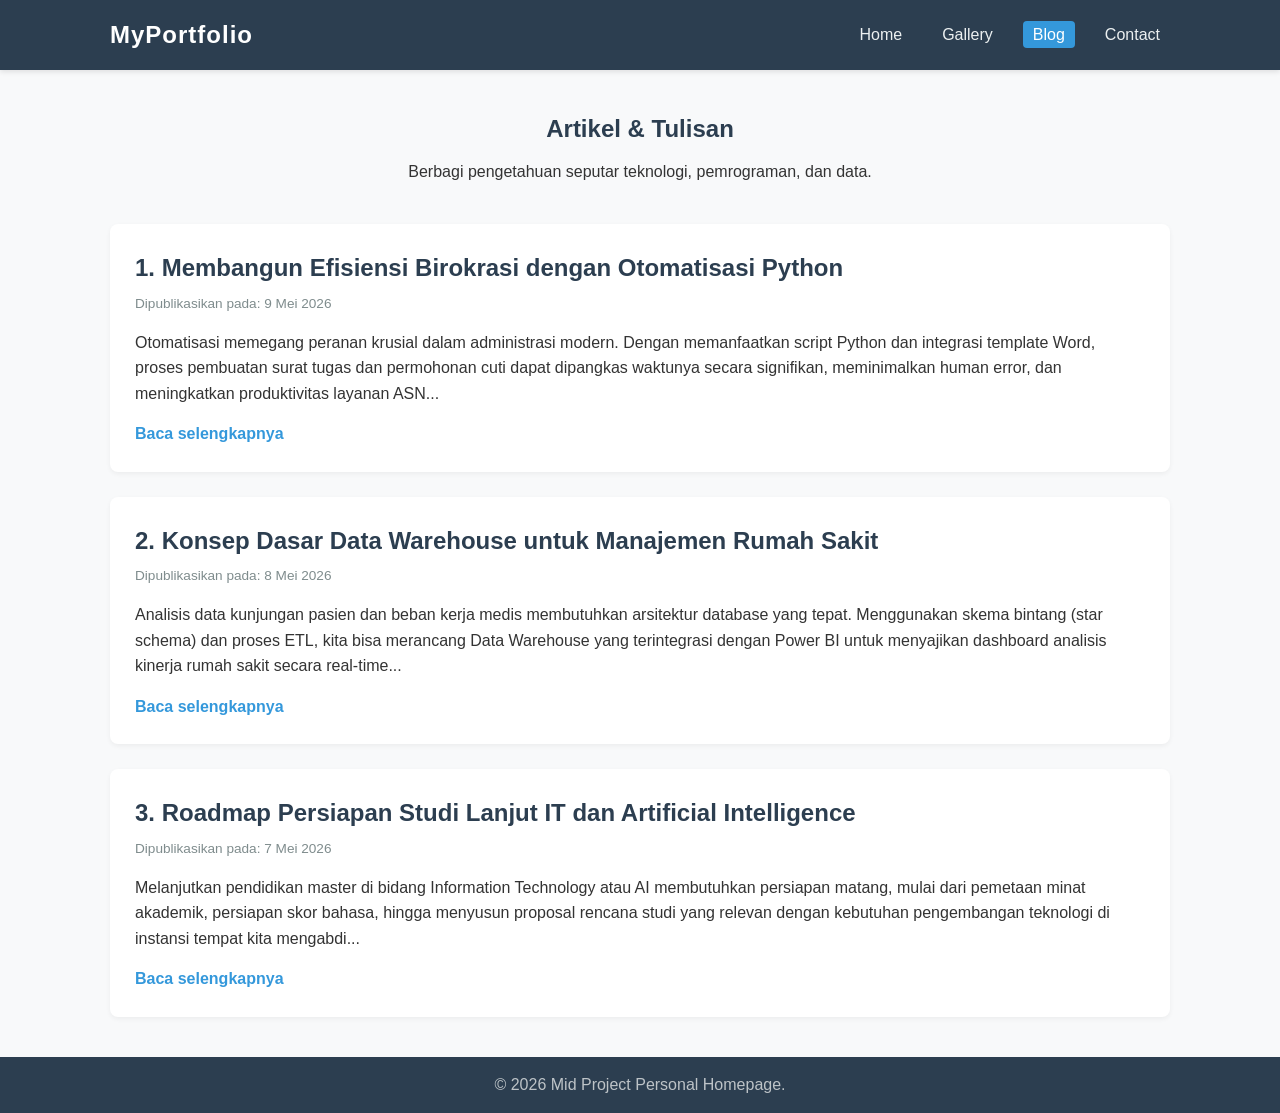
==== blog.html @ 3d1a8696 "Upload file web project" ====
<!DOCTYPE html>
<html lang="id">
<head>
    <meta charset="UTF-8">
    <meta name="viewport" content="width=device-width, initial-scale=1.0">
    <title>Blog | Web Portofolio</title>
    <link rel="stylesheet" href="style.css">
</head>
<body>
    <header>
        <nav>
            <div class="logo">MyPortfolio</div>
            <ul class="nav-links">
                <li><a href="index.html">Home</a></li>
                <li><a href="gallery.html">Gallery</a></li>
                <li><a href="blog.html" class="active">Blog</a></li>
                <li><a href="contact.html">Contact</a></li>
            </ul>
        </nav>
    </header>

    <main class="blog-container">
        <section class="page-header">
            <h1>Artikel & Tulisan</h1>
            <p>Berbagi pengetahuan seputar teknologi, pemrograman, dan data.</p>
        </section>

        <div class="blog-list">
            <!-- Artikel 1 -->
            <article class="blog-post">
                <h2>1. Membangun Efisiensi Birokrasi dengan Otomatisasi Python</h2>
                <p class="post-meta">Dipublikasikan pada: 9 Mei 2026</p>
                <p>Otomatisasi memegang peranan krusial dalam administrasi modern. Dengan memanfaatkan script Python dan integrasi template Word, proses pembuatan surat tugas dan permohonan cuti dapat dipangkas waktunya secara signifikan, meminimalkan human error, dan meningkatkan produktivitas layanan ASN...</p>
                <a href="#" class="read-more">Baca selengkapnya</a>
            </article>

            <!-- Artikel 2 -->
            <article class="blog-post">
                <h2>2. Konsep Dasar Data Warehouse untuk Manajemen Rumah Sakit</h2>
                <p class="post-meta">Dipublikasikan pada: 8 Mei 2026</p>
                <p>Analisis data kunjungan pasien dan beban kerja medis membutuhkan arsitektur database yang tepat. Menggunakan skema bintang (star schema) dan proses ETL, kita bisa merancang Data Warehouse yang terintegrasi dengan Power BI untuk menyajikan dashboard analisis kinerja rumah sakit secara real-time...</p>
                <a href="#" class="read-more">Baca selengkapnya</a>
            </article>

            <!-- Artikel 3 -->
            <article class="blog-post">
                <h2>3. Roadmap Persiapan Studi Lanjut IT dan Artificial Intelligence</h2>
                <p class="post-meta">Dipublikasikan pada: 7 Mei 2026</p>
                <p>Melanjutkan pendidikan master di bidang Information Technology atau AI membutuhkan persiapan matang, mulai dari pemetaan minat akademik, persiapan skor bahasa, hingga menyusun proposal rencana studi yang relevan dengan kebutuhan pengembangan teknologi di instansi tempat kita mengabdi...</p>
                <a href="#" class="read-more">Baca selengkapnya</a>
            </article>
        </div>
    </main>

    <footer>
        <p>&copy; 2026 Mid Project Personal Homepage.</p>
    </footer>

    <script src="script.js"></script>
</body>
</html>
---- style.css ----
/* ==========================================================
   1. GLOBAL RESET & TYPOGRAPHY
   ========================================================== */
* {
    margin: 0;
    padding: 0;
    box-sizing: border-box;
    font-family: 'Segoe UI', Tahoma, Geneva, Verdana, sans-serif;
}

body {
    background-color: #f8f9fa;
    color: #333;
    line-height: 1.6;
    display: flex;
    flex-direction: column;
    min-height: 100vh; /* Memastikan footer selalu di bawah */
}

a {
    text-decoration: none;
    color: inherit;
}

/* ==========================================================
   2. HEADER & NAVIGATION
   ========================================================== */
header {
    background-color: #2c3e50;
    color: #fff;
    padding: 1rem 0;
    box-shadow: 0 2px 5px rgba(0,0,0,0.1);
}

nav {
    display: flex;
    justify-content: space-between;
    align-items: center;
    max-width: 1100px;
    margin: 0 auto;
    padding: 0 20px;
}

.logo {
    font-size: 1.5rem;
    font-weight: bold;
    letter-spacing: 1px;
}

.nav-links {
    list-style: none;
    display: flex;
    gap: 20px;
}

.nav-links a {
    color: #ecf0f1;
    font-weight: 500;
    padding: 5px 10px;
    border-radius: 4px;
    transition: background 0.3s;
}

.nav-links a:hover, 
.nav-links a.active {
    background-color: #3498db;
    color: #fff;
}

/* ==========================================================
   3. GENERAL LAYOUT & REUSABLE CLASSES
   ========================================================== */
main {
    flex: 1; /* Mendorong footer ke bawah */
    max-width: 1100px;
    margin: 40px auto;
    padding: 0 20px;
    width: 100%;
}

.page-header {
    text-align: center;
    margin-bottom: 40px;
}

.page-header h1 {
    color: #2c3e50;
    margin-bottom: 10px;
}

/* ==========================================================
   4. HOME PAGE (HERO SECTION)
   ========================================================== */
.hero {
    text-align: center;
    background-color: #fff;
    padding: 60px 40px;
    border-radius: 8px;
    box-shadow: 0 4px 6px rgba(0,0,0,0.05);
    margin-top: 50px;
}

.hero h1 {
    font-size: 2.5rem;
    color: #2c3e50;
    margin-bottom: 10px;
}

.hero h2 {
    font-size: 1.2rem;
    color: #7f8c8d;
    margin-bottom: 20px;
    font-weight: 400;
}

.hero p {
    max-width: 700px;
    margin: 0 auto 30px auto;
    color: #555;
}

.btn-primary {
    display: inline-block;
    background-color: #3498db;
    color: #fff;
    padding: 12px 24px;
    border-radius: 5px;
    font-weight: bold;
    transition: background 0.3s;
}

.btn-primary:hover {
    background-color: #2980b9;
}

/* ==========================================================
   5. GALLERY PAGE
   ========================================================== */
.image-grid {
    display: grid;
    /* CSS Grid pintar: Otomatis menyesuaikan jumlah kolom berdasarkan ukuran layar */
    grid-template-columns: repeat(auto-fit, minmax(250px, 1fr));
    gap: 20px;
}

.gallery-item {
    background: #fff;
    padding: 10px;
    border-radius: 8px;
    box-shadow: 0 2px 5px rgba(0,0,0,0.1);
    text-align: center;
    transition: transform 0.3s;
}

.gallery-item:hover {
    transform: translateY(-5px);
}

.gallery-item img {
    width: 100%;
    height: 200px;
    object-fit: cover;
    border-radius: 4px;
    margin-bottom: 10px;
    background-color: #e0e0e0; /* Warna cadangan jika gambar belum ada */
}

/* ==========================================================
   6. BLOG PAGE
   ========================================================== */
.blog-list {
    display: flex;
    flex-direction: column;
    gap: 25px;
}

.blog-post {
    background: #fff;
    padding: 25px;
    border-radius: 8px;
    box-shadow: 0 2px 5px rgba(0,0,0,0.05);
}

.blog-post h2 {
    color: #2c3e50;
    margin-bottom: 5px;
}

.post-meta {
    font-size: 0.85rem;
    color: #7f8c8d;
    margin-bottom: 15px;
}

.read-more {
    display: inline-block;
    margin-top: 15px;
    color: #3498db;
    font-weight: bold;
}

.read-more:hover {
    text-decoration: underline;
}

/* ==========================================================
   7. CONTACT PAGE
   ========================================================== */
.contact-wrapper {
    display: flex;
    gap: 40px;
    background: #fff;
    padding: 30px;
    border-radius: 8px;
    box-shadow: 0 2px 5px rgba(0,0,0,0.05);
}

.student-info {
    flex: 1;
    background-color: #ecf0f1;
    padding: 20px;
    border-radius: 8px;
}

.student-info h3, .contact-form-section h3 {
    color: #2c3e50;
    margin-bottom: 15px;
}

.student-info ul {
    list-style: none;
}

.student-info li {
    margin-bottom: 10px;
    border-bottom: 1px solid #bdc3c7;
    padding-bottom: 5px;
}

.contact-form-section {
    flex: 2;
}

.form-group {
    margin-bottom: 15px;
}

.form-group label {
    display: block;
    margin-bottom: 5px;
    font-weight: 500;
}

.form-group input, 
.form-group textarea {
    width: 100%;
    padding: 10px;
    border: 1px solid #ccc;
    border-radius: 4px;
    font-family: inherit;
}

.btn-submit {
    background-color: #2ecc71;
    color: white;
    border: none;
    padding: 12px 20px;
    border-radius: 4px;
    cursor: pointer;
    font-size: 1rem;
    font-weight: bold;
    transition: background 0.3s;
}

.btn-submit:hover {
    background-color: #27ae60;
}

/* ==========================================================
   8. FOOTER
   ========================================================== */
footer {
    background-color: #2c3e50;
    color: #bdc3c7;
    text-align: center;
    padding: 15px 0;
    margin-top: auto;
}

/* ==========================================================
   9. RESPONSIVE DESIGN (MOBILE)
   ========================================================== */
@media screen and (max-width: 768px) {
    nav {
        flex-direction: column;
        gap: 15px;
    }
    
    .contact-wrapper {
        flex-direction: column; /* Mengubah form dan data diri menjadi atas-bawah di HP */
    }
    
    .hero {
        padding: 40px 20px;
    }
}
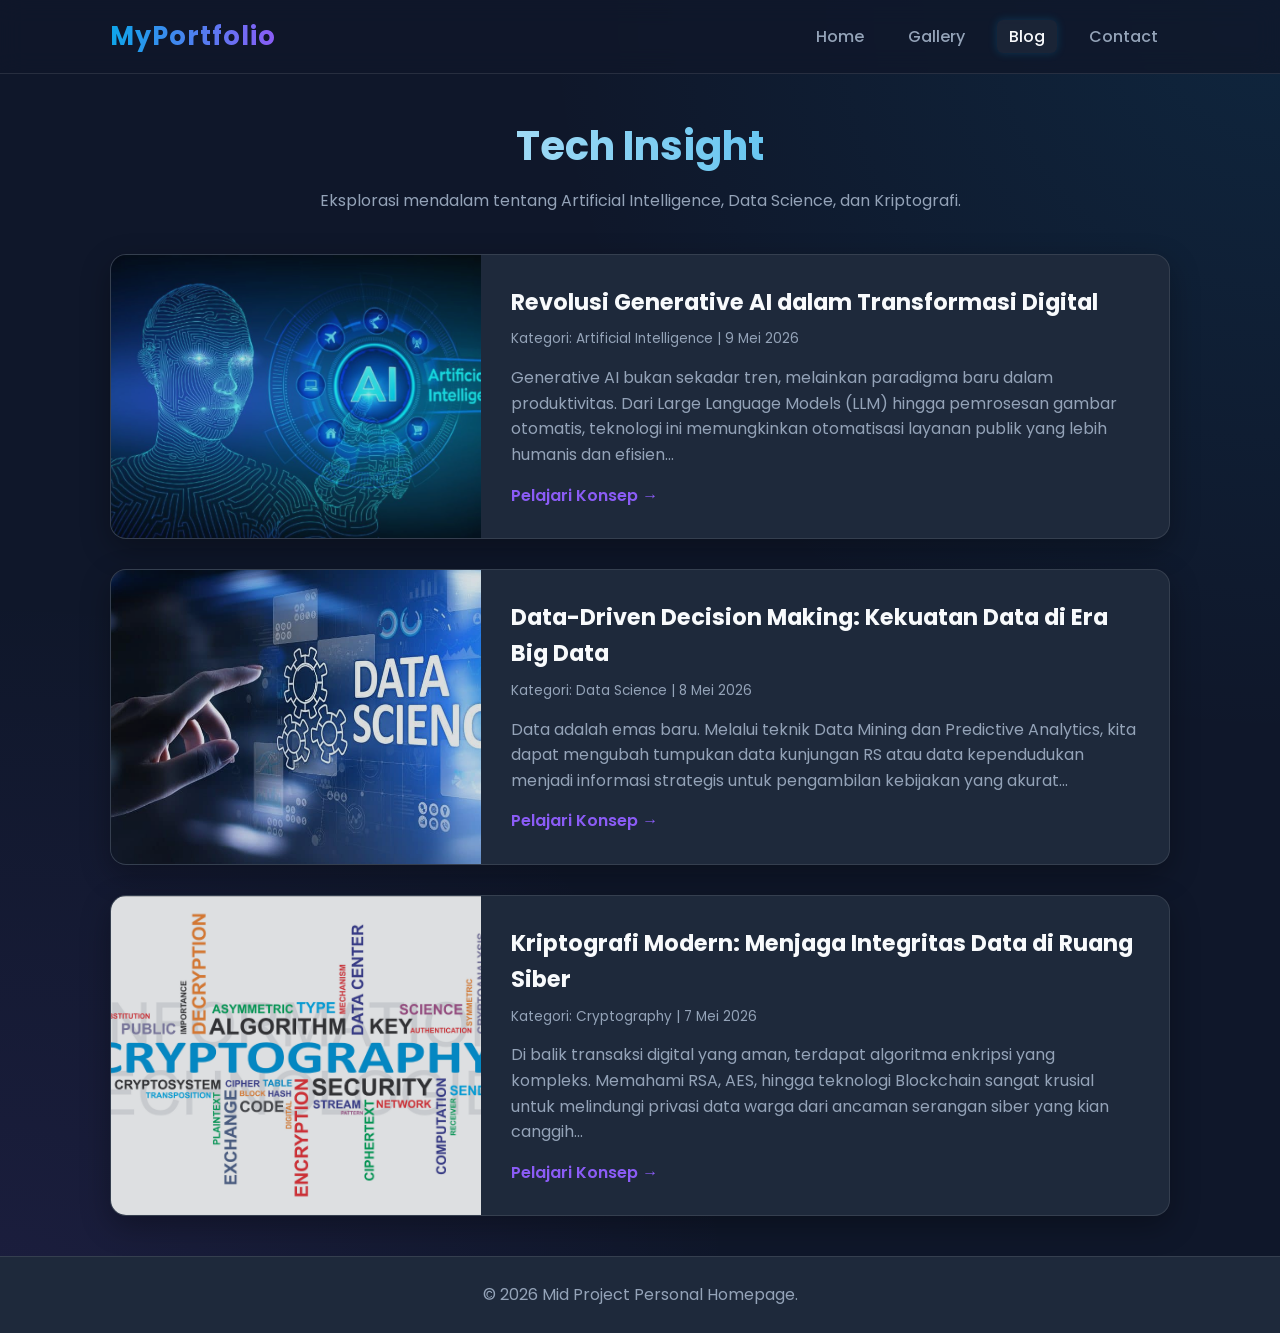
==== commit 04c3a95a: "Update halaman Contact dengan desain Cyber Dashboard bergaya Glassmorphism" ====
--- a/blog.html
+++ b/blog.html
@@ -4,6 +4,7 @@
     <meta charset="UTF-8">
     <meta name="viewport" content="width=device-width, initial-scale=1.0">
     <title>Blog | Web Portofolio</title>
+    <link href="https://fonts.googleapis.com/css2?family=Poppins:wght@300;400;500;600;700&display=swap" rel="stylesheet">
     <link rel="stylesheet" href="style.css">
 </head>
 <body>
@@ -20,37 +21,43 @@
     </header>
 
     <main class="blog-container">
-        <section class="page-header">
-            <h1>Artikel & Tulisan</h1>
-            <p>Berbagi pengetahuan seputar teknologi, pemrograman, dan data.</p>
-        </section>
+    <section class="page-header">
+        <h1>Tech Insight</h1>
+        <p>Eksplorasi mendalam tentang Artificial Intelligence, Data Science, dan Kriptografi.</p>
+    </section>
 
-        <div class="blog-list">
-            <!-- Artikel 1 -->
-            <article class="blog-post">
-                <h2>1. Membangun Efisiensi Birokrasi dengan Otomatisasi Python</h2>
-                <p class="post-meta">Dipublikasikan pada: 9 Mei 2026</p>
-                <p>Otomatisasi memegang peranan krusial dalam administrasi modern. Dengan memanfaatkan script Python dan integrasi template Word, proses pembuatan surat tugas dan permohonan cuti dapat dipangkas waktunya secara signifikan, meminimalkan human error, dan meningkatkan produktivitas layanan ASN...</p>
-                <a href="#" class="read-more">Baca selengkapnya</a>
-            </article>
+    <div class="blog-list">
+        <article class="blog-card">
+            <img src="ai-article.jpg" alt="Artificial Intelligence" class="blog-img">
+            <div class="blog-content">
+                <h2>Revolusi Generative AI dalam Transformasi Digital</h2>
+                <p class="post-meta">Kategori: Artificial Intelligence | 9 Mei 2026</p>
+                <p>Generative AI bukan sekadar tren, melainkan paradigma baru dalam produktivitas. Dari Large Language Models (LLM) hingga pemrosesan gambar otomatis, teknologi ini memungkinkan otomatisasi layanan publik yang lebih humanis dan efisien...</p>
+                <a href="#" class="read-more">Pelajari Konsep &rarr;</a>
+            </div>
+        </article>
 
-            <!-- Artikel 2 -->
-            <article class="blog-post">
-                <h2>2. Konsep Dasar Data Warehouse untuk Manajemen Rumah Sakit</h2>
-                <p class="post-meta">Dipublikasikan pada: 8 Mei 2026</p>
-                <p>Analisis data kunjungan pasien dan beban kerja medis membutuhkan arsitektur database yang tepat. Menggunakan skema bintang (star schema) dan proses ETL, kita bisa merancang Data Warehouse yang terintegrasi dengan Power BI untuk menyajikan dashboard analisis kinerja rumah sakit secara real-time...</p>
-                <a href="#" class="read-more">Baca selengkapnya</a>
-            </article>
+        <article class="blog-card">
+            <img src="ds-article.jpg" alt="Data Science" class="blog-img">
+            <div class="blog-content">
+                <h2>Data-Driven Decision Making: Kekuatan Data di Era Big Data</h2>
+                <p class="post-meta">Kategori: Data Science | 8 Mei 2026</p>
+                <p>Data adalah emas baru. Melalui teknik Data Mining dan Predictive Analytics, kita dapat mengubah tumpukan data kunjungan RS atau data kependudukan menjadi informasi strategis untuk pengambilan kebijakan yang akurat...</p>
+                <a href="#" class="read-more">Pelajari Konsep &rarr;</a>
+            </div>
+        </article>
 
-            <!-- Artikel 3 -->
-            <article class="blog-post">
-                <h2>3. Roadmap Persiapan Studi Lanjut IT dan Artificial Intelligence</h2>
-                <p class="post-meta">Dipublikasikan pada: 7 Mei 2026</p>
-                <p>Melanjutkan pendidikan master di bidang Information Technology atau AI membutuhkan persiapan matang, mulai dari pemetaan minat akademik, persiapan skor bahasa, hingga menyusun proposal rencana studi yang relevan dengan kebutuhan pengembangan teknologi di instansi tempat kita mengabdi...</p>
-                <a href="#" class="read-more">Baca selengkapnya</a>
-            </article>
-        </div>
-    </main>
+        <article class="blog-card">
+            <img src="crypto-article.jpg" alt="Cryptography" class="blog-img">
+            <div class="blog-content">
+                <h2>Kriptografi Modern: Menjaga Integritas Data di Ruang Siber</h2>
+                <p class="post-meta">Kategori: Cryptography | 7 Mei 2026</p>
+                <p>Di balik transaksi digital yang aman, terdapat algoritma enkripsi yang kompleks. Memahami RSA, AES, hingga teknologi Blockchain sangat krusial untuk melindungi privasi data warga dari ancaman serangan siber yang kian canggih...</p>
+                <a href="#" class="read-more">Pelajari Konsep &rarr;</a>
+            </div>
+        </article>
+    </div>
+</main>
 
     <footer>
         <p>&copy; 2026 Mid Project Personal Homepage.</p>
--- a/style.css
+++ b/style.css
@@ -1,20 +1,32 @@
 /* ==========================================================
-   1. GLOBAL RESET & TYPOGRAPHY
-   ========================================================== */
+   1. GLOBAL RESET, TYPOGRAPHY & VARIABLES (DARK THEME)
+   ========================================================== */
+:root {
+    --bg-dark: #0f172a;       /* Latar belakang utama (Dark Blue/Navy) */
+    --bg-card: #1e293b;       /* Latar belakang kotak (Lebih terang dikit) */
+    --primary: #0ea5e9;       /* Biru Cyan ala UI Modern */
+    --accent: #8b5cf6;        /* Ungu Neon untuk gradasi */
+    --text-main: #f8fafc;     /* Putih untuk teks utama */
+    --text-muted: #94a3b8;    /* Abu-abu untuk teks deskripsi */
+    --glass-border: rgba(255, 255, 255, 0.1);
+}
+
 * {
     margin: 0;
     padding: 0;
     box-sizing: border-box;
-    font-family: 'Segoe UI', Tahoma, Geneva, Verdana, sans-serif;
+    font-family: 'Poppins', sans-serif; /* Menggunakan font modern */
 }
 
 body {
-    background-color: #f8f9fa;
-    color: #333;
+    background-color: var(--bg-dark);
+    color: var(--text-main);
     line-height: 1.6;
     display: flex;
     flex-direction: column;
-    min-height: 100vh; /* Memastikan footer selalu di bawah */
+    min-height: 100vh;
+    background-image: radial-gradient(circle at top right, rgba(14, 165, 233, 0.1), transparent 40%),
+                      radial-gradient(circle at bottom left, rgba(139, 92, 246, 0.1), transparent 40%);
 }
 
 a {
@@ -23,13 +35,17 @@
 }
 
 /* ==========================================================
-   2. HEADER & NAVIGATION
+   2. HEADER & NAVIGATION (GLASSMORPHISM)
    ========================================================== */
 header {
-    background-color: #2c3e50;
-    color: #fff;
+    background: rgba(15, 23, 42, 0.8);
+    backdrop-filter: blur(12px); /* Efek kaca blur */
+    -webkit-backdrop-filter: blur(12px);
+    border-bottom: 1px solid var(--glass-border);
     padding: 1rem 0;
-    box-shadow: 0 2px 5px rgba(0,0,0,0.1);
+    position: sticky;
+    top: 0;
+    z-index: 100;
 }
 
 nav {
@@ -42,8 +58,11 @@
 }
 
 .logo {
-    font-size: 1.5rem;
-    font-weight: bold;
+    font-size: 1.6rem;
+    font-weight: 700;
+    background: linear-gradient(to right, var(--primary), var(--accent));
+    -webkit-background-clip: text;
+    -webkit-text-fill-color: transparent;
     letter-spacing: 1px;
 }
 
@@ -54,24 +73,25 @@
 }
 
 .nav-links a {
-    color: #ecf0f1;
+    color: var(--text-muted);
     font-weight: 500;
-    padding: 5px 10px;
-    border-radius: 4px;
-    transition: background 0.3s;
+    padding: 5px 12px;
+    border-radius: 6px;
+    transition: all 0.3s ease;
 }
 
 .nav-links a:hover, 
 .nav-links a.active {
-    background-color: #3498db;
-    color: #fff;
-}
-
-/* ==========================================================
-   3. GENERAL LAYOUT & REUSABLE CLASSES
+    color: var(--text-main);
+    background: rgba(255, 255, 255, 0.05);
+    box-shadow: 0 0 10px rgba(14, 165, 233, 0.2);
+}
+
+/* ==========================================================
+   3. GENERAL LAYOUT
    ========================================================== */
 main {
-    flex: 1; /* Mendorong footer ke bawah */
+    flex: 1; 
     max-width: 1100px;
     margin: 40px auto;
     padding: 0 20px;
@@ -84,8 +104,50 @@
 }
 
 .page-header h1 {
-    color: #2c3e50;
+    font-size: 2.5rem;
+    background: linear-gradient(to right, var(--text-main), var(--primary));
+    -webkit-background-clip: text;
+    -webkit-text-fill-color: transparent;
     margin-bottom: 10px;
+}
+
+.page-header p {
+    color: var(--text-muted);
+}
+
+/* Tombol Modern */
+.btn-primary {
+    display: inline-block;
+    background: linear-gradient(135deg, var(--primary), var(--accent));
+    color: #fff;
+    padding: 12px 28px;
+    border-radius: 8px;
+    font-weight: 600;
+    transition: transform 0.3s, box-shadow 0.3s;
+    border: none;
+}
+
+.btn-primary:hover {
+    transform: translateY(-3px);
+    box-shadow: 0 10px 20px rgba(14, 165, 233, 0.4);
+}
+
+.btn-secondary {
+    display: inline-block;
+    background: transparent;
+    color: var(--text-main);
+    padding: 12px 28px;
+    border-radius: 8px;
+    margin-left: 10px;
+    font-weight: 600;
+    border: 1px solid var(--glass-border);
+    transition: all 0.3s;
+}
+
+.btn-secondary:hover {
+    background: rgba(255, 255, 255, 0.05);
+    border-color: var(--primary);
+    box-shadow: 0 0 15px rgba(14, 165, 233, 0.2);
 }
 
 /* ==========================================================
@@ -93,214 +155,501 @@
    ========================================================== */
 .hero {
     text-align: center;
-    background-color: #fff;
+    background: var(--bg-card);
+    border: 1px solid var(--glass-border);
     padding: 60px 40px;
-    border-radius: 8px;
-    box-shadow: 0 4px 6px rgba(0,0,0,0.05);
-    margin-top: 50px;
+    border-radius: 20px;
+    box-shadow: 0 20px 40px rgba(0,0,0,0.4);
+    margin-top: 30px;
+    position: relative;
+    overflow: hidden;
+}
+
+/* Efek cahaya di belakang kartu Hero */
+.hero::before {
+    content: '';
+    position: absolute;
+    top: -50%; left: -50%; width: 200%; height: 200%;
+    background: radial-gradient(circle, rgba(14,165,233,0.05) 0%, transparent 50%);
+    pointer-events: none;
+}
+
+.profile-frame {
+    width: 180px;
+    height: 180px;
+    margin: 0 auto 25px auto;
+    border: 3px solid transparent;
+    background: linear-gradient(var(--bg-card), var(--bg-card)) padding-box, 
+                linear-gradient(135deg, var(--primary), var(--accent)) border-box;
+    border-radius: 50%;
+    overflow: hidden;
+    box-shadow: 0 0 25px rgba(14, 165, 233, 0.5);
+    position: relative;
+    z-index: 1;
+}
+
+.profile-img {
+    width: 100%;
+    height: 100%;
+    object-fit: cover;
 }
 
 .hero h1 {
     font-size: 2.5rem;
-    color: #2c3e50;
-    margin-bottom: 10px;
+    color: var(--text-main);
+    margin-bottom: 5px;
 }
 
 .hero h2 {
-    font-size: 1.2rem;
-    color: #7f8c8d;
+    font-size: 1.1rem;
+    color: var(--primary);
     margin-bottom: 20px;
-    font-weight: 400;
+    font-weight: 500;
+    letter-spacing: 1px;
 }
 
 .hero p {
     max-width: 700px;
     margin: 0 auto 30px auto;
-    color: #555;
-}
-
-.btn-primary {
-    display: inline-block;
-    background-color: #3498db;
-    color: #fff;
-    padding: 12px 24px;
-    border-radius: 5px;
-    font-weight: bold;
-    transition: background 0.3s;
-}
-
-.btn-primary:hover {
-    background-color: #2980b9;
-}
-
-/* ==========================================================
-   5. GALLERY PAGE
-   ========================================================== */
-.image-grid {
+    color: var(--text-muted);
+}
+
+.hero-buttons {
+    position: relative;
+    z-index: 1;
+}
+
+/* ==========================================================
+   5. GALLERY PAGE (BENTO BOX GRID)
+   ========================================================== */
+.bento-grid {
     display: grid;
-    /* CSS Grid pintar: Otomatis menyesuaikan jumlah kolom berdasarkan ukuran layar */
-    grid-template-columns: repeat(auto-fit, minmax(250px, 1fr));
+    grid-template-columns: 1fr; 
     gap: 20px;
-}
-
-.gallery-item {
-    background: #fff;
-    padding: 10px;
+    padding: 20px 0;
+}
+
+.bento-item {
+    position: relative;
+    border-radius: 16px;
+    overflow: hidden;
+    cursor: pointer;
+    height: 250px;
+    background: var(--bg-card);
+    border: 1px solid var(--glass-border);
+    transition: transform 0.4s cubic-bezier(0.175, 0.885, 0.32, 1.275), box-shadow 0.4s;
+}
+
+.bento-item:hover {
+    transform: translateY(-8px);
+    box-shadow: 0 15px 30px rgba(0,0,0,0.5), 0 0 15px rgba(14,165,233,0.3);
+    border-color: rgba(14,165,233,0.5);
+}
+
+.bento-item img {
+    width: 100%;
+    height: 100%;
+    object-fit: cover;
+    transition: transform 0.6s ease;
+    opacity: 0.8; /* Digelapkan sedikit agar nyambung dengan tema */
+}
+
+.bento-item:hover img {
+    transform: scale(1.1); 
+    opacity: 1;
+}
+
+.bento-overlay {
+    position: absolute;
+    bottom: 0; left: 0; right: 0;
+    background: linear-gradient(to top, rgba(15,23,42,1), rgba(15,23,42,0));
+    padding: 40px 20px 20px;
+    color: white;
+    transform: translateY(100%);
+    opacity: 0;
+    transition: all 0.4s ease;
+}
+
+.bento-item:hover .bento-overlay {
+    transform: translateY(0);
+    opacity: 1;
+}
+
+.bento-overlay h3 {
+    font-size: 1.3rem;
+    color: var(--primary);
+    margin-bottom: 5px;
+}
+
+.bento-overlay p {
+    font-size: 0.95rem;
+    color: var(--text-muted);
+}
+
+@media screen and (min-width: 768px) {
+    .bento-grid {
+        grid-template-columns: repeat(3, 1fr); 
+        grid-auto-rows: 250px;
+    }
+    .item-large { grid-column: span 2; grid-row: span 2; height: 100%; }
+    .item-wide { grid-column: span 2; grid-row: span 1; }
+}
+
+/* ==========================================================
+   6. LIGHTBOX MODAL
+   ========================================================== */
+.modal {
+    display: none; 
+    position: fixed; 
+    z-index: 9999;
+    padding-top: 60px;
+    left: 0; top: 0;
+    width: 100%; height: 100%;
+    background-color: rgba(15,23,42,0.95); 
+    backdrop-filter: blur(8px); 
+}
+
+.modal.tampil { display: block; }
+
+.modal-content {
+    margin: auto; display: block;
+    max-width: 80%; max-height: 80vh;
+    border-radius: 12px;
+    box-shadow: 0 0 30px rgba(14,165,233,0.3);
+    border: 1px solid var(--glass-border);
+    animation: zoomIn 0.4s;
+}
+
+@keyframes zoomIn {
+    from { transform: scale(0.8); opacity: 0; }
+    to { transform: scale(1); opacity: 1; }
+}
+
+.close-modal {
+    position: absolute; top: 20px; right: 40px;
+    color: var(--text-muted); font-size: 50px; font-weight: bold;
+    cursor: pointer; transition: 0.3s;
+}
+
+.close-modal:hover { color: #ef4444; }
+
+#caption {
+    margin: auto; display: block; width: 80%;
+    text-align: center; color: var(--primary);
+    padding: 15px 0; font-size: 1.3rem; font-weight: 500;
+}
+
+/* ==========================================================
+   7. BLOG PAGE
+   ========================================================== */
+.blog-list {
+    display: flex; flex-direction: column; gap: 30px;
+}
+
+.blog-card {
+    display: flex;
+    background: var(--bg-card);
+    border-radius: 16px;
+    overflow: hidden;
+    border: 1px solid var(--glass-border);
+    box-shadow: 0 10px 30px rgba(0,0,0,0.3);
+    transition: transform 0.3s, border-color 0.3s;
+}
+
+.blog-card:hover {
+    transform: translateY(-5px);
+    border-color: rgba(139, 92, 246, 0.5); /* Ungu Glow */
+}
+
+.blog-img {
+    width: 35%; object-fit: cover; opacity: 0.85; transition: 0.3s;
+}
+
+.blog-card:hover .blog-img { opacity: 1; }
+
+.blog-content {
+    padding: 30px; width: 65%;
+}
+
+.blog-content h2 {
+    color: var(--text-main); margin-bottom: 8px; font-size: 1.4rem;
+}
+
+.post-meta {
+    font-size: 0.85rem; color: var(--primary); margin-bottom: 15px;
+}
+
+.blog-content p { color: var(--text-muted); }
+
+.read-more {
+    display: inline-block; margin-top: 15px; color: var(--accent);
+    font-weight: 600; transition: 0.3s;
+}
+
+.read-more:hover { color: var(--primary); letter-spacing: 1px; }
+
+/* ==========================================================
+   8. CONTACT PAGE
+   ========================================================== */
+.contact-wrapper {
+    display: flex; gap: 40px; background: var(--bg-card);
+    padding: 40px; border-radius: 20px; border: 1px solid var(--glass-border);
+    box-shadow: 0 20px 40px rgba(0,0,0,0.4);
+}
+
+.student-info {
+    flex: 1; background: rgba(0,0,0,0.2); padding: 30px;
+    border-radius: 12px; border: 1px solid var(--glass-border);
+}
+
+.student-info h3, .contact-form-section h3 {
+    color: var(--text-main); margin-bottom: 20px;
+    border-bottom: 2px solid var(--primary); display: inline-block; padding-bottom: 5px;
+}
+
+.student-info ul { list-style: none; }
+
+.student-info li {
+    margin-bottom: 15px; padding-bottom: 10px;
+    border-bottom: 1px dashed rgba(255,255,255,0.1); color: var(--text-muted);
+}
+.student-info li strong { color: var(--primary); margin-right: 5px; }
+.student-info li:last-child { border-bottom: none; }
+
+.contact-form-section { flex: 2; }
+
+.form-group { margin-bottom: 20px; }
+
+.form-group label {
+    display: block; margin-bottom: 8px; font-weight: 500; color: var(--text-muted);
+}
+
+.form-group input, .form-group textarea {
+    width: 100%; padding: 14px;
+    background: var(--bg-dark); color: var(--text-main);
+    border: 1px solid var(--glass-border); border-radius: 8px;
+    font-family: inherit; transition: all 0.3s;
+}
+
+.form-group input:focus, .form-group textarea:focus {
+    border-color: var(--primary); outline: none;
+    box-shadow: 0 0 15px rgba(14,165,233,0.2);
+}
+
+.btn-submit {
+    background: linear-gradient(135deg, var(--primary), var(--accent));
+    color: white; border: none; padding: 14px 30px;
+    border-radius: 8px; cursor: pointer; font-size: 1rem;
+    font-weight: 600; width: 100%; transition: 0.3s;
+}
+
+.btn-submit:hover {
+    box-shadow: 0 10px 20px rgba(139, 92, 246, 0.4); transform: translateY(-2px);
+}
+
+/* ==========================================================
+   9. FOOTER
+   ========================================================== */
+footer {
+    background: var(--bg-card); border-top: 1px solid var(--glass-border);
+    color: var(--text-muted); text-align: center; padding: 25px 0; margin-top: auto;
+}
+
+/* ==========================================================
+   10. RESPONSIVE DESIGN (MOBILE FIXES)
+   ========================================================== */
+@media screen and (max-width: 768px) {
+    nav { flex-direction: column; gap: 15px; }
+    .hero { padding: 40px 20px; }
+    .blog-card { flex-direction: column; }
+    .blog-img { width: 100%; height: 200px; }
+    .blog-content { width: 100%; }
+    .contact-wrapper { flex-direction: column; padding: 20px; }
+    .hero-buttons a { display: block; margin: 10px 0 0 0; width: 100%; text-align: center; }
+}
+
+/* ==========================================================
+   CONTACT PAGE: CYBER DASHBOARD STYLE
+   ========================================================== */
+
+.contact-grid {
+    display: grid;
+    grid-template-columns: 1fr 2fr;
+    gap: 30px;
+    align-items: start;
+}
+
+/* KARTU PROFIL (ID CARD) */
+.profile-card {
+    background: rgba(30, 41, 59, 0.7);
+    border: 1px solid rgba(14, 165, 233, 0.3);
+    border-radius: 20px;
+    padding: 30px;
+    backdrop-filter: blur(10px);
+    position: relative;
+    overflow: hidden;
+}
+
+.card-header {
+    display: flex;
+    align-items: center;
+    gap: 10px;
+    font-size: 0.75rem;
+    color: var(--primary);
+    text-transform: uppercase;
+    letter-spacing: 2px;
+    margin-bottom: 25px;
+}
+
+.status-dot {
+    width: 8px;
+    height: 8px;
+    background-color: #22c55e;
+    border-radius: 50%;
+    box-shadow: 0 0 10px #22c55e;
+    animation: pulse 2s infinite;
+}
+
+@keyframes pulse {
+    0% { opacity: 1; }
+    50% { opacity: 0.4; }
+    100% { opacity: 1; }
+}
+
+.mini-profile {
+    width: 70px;
+    height: 70px;
+    border-radius: 12px;
+    border: 2px solid var(--primary);
+    margin-bottom: 15px;
+}
+
+.profile-titles h3 {
+    font-size: 1.2rem;
+    color: var(--text-main);
+}
+
+.profile-titles p {
+    font-size: 0.85rem;
+    color: var(--primary);
+}
+
+.profile-details {
+    margin: 25px 0;
+}
+
+.detail-item {
+    display: flex;
+    justify-content: space-between;
+    padding: 8px 0;
+    border-bottom: 1px solid rgba(255,255,255,0.05);
+}
+
+.detail-item .label {
+    font-size: 0.8rem;
+    color: var(--text-muted);
+}
+
+.detail-item .value {
+    font-size: 0.85rem;
+    font-weight: 500;
+}
+
+.social-links p {
+    font-size: 0.8rem;
+    color: var(--text-muted);
+    margin-bottom: 10px;
+}
+
+.link-icons {
+    display: flex;
+    gap: 15px;
+    font-size: 1.5rem;
+}
+
+/* FORM STYLE (TERMINAL LOOK) */
+.form-container {
+    background: rgba(15, 23, 42, 0.5);
+    border: 1px solid rgba(255,255,255,0.05);
+    border-radius: 20px;
+    padding: 40px;
+}
+
+.form-header h3 {
+    margin-bottom: 30px;
+    color: var(--text-main);
+    font-size: 1.5rem;
+}
+
+/* Floating Label Animation */
+.input-wrapper {
+    position: relative;
+    margin-bottom: 30px;
+}
+
+.input-wrapper input, 
+.input-wrapper textarea {
+    width: 100%;
+    padding: 15px;
+    background: rgba(0,0,0,0.2);
+    border: 1px solid rgba(255,255,255,0.1);
     border-radius: 8px;
-    box-shadow: 0 2px 5px rgba(0,0,0,0.1);
-    text-align: center;
-    transition: transform 0.3s;
-}
-
-.gallery-item:hover {
-    transform: translateY(-5px);
-}
-
-.gallery-item img {
+    color: white;
+    font-size: 1rem;
+    transition: 0.3s;
+}
+
+.input-wrapper label {
+    position: absolute;
+    left: 15px;
+    top: 15px;
+    color: var(--text-muted);
+    transition: 0.3s;
+    pointer-events: none;
+}
+
+/* Efek saat input diisi atau fokus */
+.input-wrapper input:focus, 
+.input-wrapper textarea:focus,
+.input-wrapper input:not(:placeholder-shown),
+.input-wrapper textarea:not(:placeholder-shown) {
+    border-color: var(--primary);
+    background: rgba(14, 165, 233, 0.05);
+}
+
+.input-wrapper input:focus + label,
+.input-wrapper textarea:focus + label,
+.input-wrapper input:not(:placeholder-shown) + label,
+.input-wrapper textarea:not(:placeholder-shown) + label {
+    top: -25px;
+    left: 5px;
+    font-size: 0.8rem;
+    color: var(--primary);
+}
+
+.btn-glitch {
     width: 100%;
-    height: 200px;
-    object-fit: cover;
-    border-radius: 4px;
-    margin-bottom: 10px;
-    background-color: #e0e0e0; /* Warna cadangan jika gambar belum ada */
-}
-
-/* ==========================================================
-   6. BLOG PAGE
-   ========================================================== */
-.blog-list {
-    display: flex;
-    flex-direction: column;
-    gap: 25px;
-}
-
-.blog-post {
-    background: #fff;
-    padding: 25px;
+    padding: 15px;
+    background: linear-gradient(90deg, var(--primary), var(--accent));
+    border: none;
     border-radius: 8px;
-    box-shadow: 0 2px 5px rgba(0,0,0,0.05);
-}
-
-.blog-post h2 {
-    color: #2c3e50;
-    margin-bottom: 5px;
-}
-
-.post-meta {
-    font-size: 0.85rem;
-    color: #7f8c8d;
-    margin-bottom: 15px;
-}
-
-.read-more {
-    display: inline-block;
-    margin-top: 15px;
-    color: #3498db;
-    font-weight: bold;
-}
-
-.read-more:hover {
-    text-decoration: underline;
-}
-
-/* ==========================================================
-   7. CONTACT PAGE
-   ========================================================== */
-.contact-wrapper {
-    display: flex;
-    gap: 40px;
-    background: #fff;
-    padding: 30px;
-    border-radius: 8px;
-    box-shadow: 0 2px 5px rgba(0,0,0,0.05);
-}
-
-.student-info {
-    flex: 1;
-    background-color: #ecf0f1;
-    padding: 20px;
-    border-radius: 8px;
-}
-
-.student-info h3, .contact-form-section h3 {
-    color: #2c3e50;
-    margin-bottom: 15px;
-}
-
-.student-info ul {
-    list-style: none;
-}
-
-.student-info li {
-    margin-bottom: 10px;
-    border-bottom: 1px solid #bdc3c7;
-    padding-bottom: 5px;
-}
-
-.contact-form-section {
-    flex: 2;
-}
-
-.form-group {
-    margin-bottom: 15px;
-}
-
-.form-group label {
-    display: block;
-    margin-bottom: 5px;
-    font-weight: 500;
-}
-
-.form-group input, 
-.form-group textarea {
-    width: 100%;
-    padding: 10px;
-    border: 1px solid #ccc;
-    border-radius: 4px;
-    font-family: inherit;
-}
-
-.btn-submit {
-    background-color: #2ecc71;
     color: white;
-    border: none;
-    padding: 12px 20px;
-    border-radius: 4px;
+    font-weight: 700;
     cursor: pointer;
-    font-size: 1rem;
-    font-weight: bold;
-    transition: background 0.3s;
-}
-
-.btn-submit:hover {
-    background-color: #27ae60;
-}
-
-/* ==========================================================
-   8. FOOTER
-   ========================================================== */
-footer {
-    background-color: #2c3e50;
-    color: #bdc3c7;
-    text-align: center;
-    padding: 15px 0;
-    margin-top: auto;
-}
-
-/* ==========================================================
-   9. RESPONSIVE DESIGN (MOBILE)
-   ========================================================== */
+    display: flex;
+    justify-content: center;
+    gap: 10px;
+    transition: 0.3s;
+}
+
+.btn-glitch:hover {
+    box-shadow: 0 0 20px rgba(14, 165, 233, 0.4);
+    letter-spacing: 2px;
+}
+
+/* Responsif untuk Mobile */
 @media screen and (max-width: 768px) {
-    nav {
-        flex-direction: column;
-        gap: 15px;
-    }
-    
-    .contact-wrapper {
-        flex-direction: column; /* Mengubah form dan data diri menjadi atas-bawah di HP */
-    }
-    
-    .hero {
-        padding: 40px 20px;
+    .contact-grid {
+        grid-template-columns: 1fr;
     }
 }
